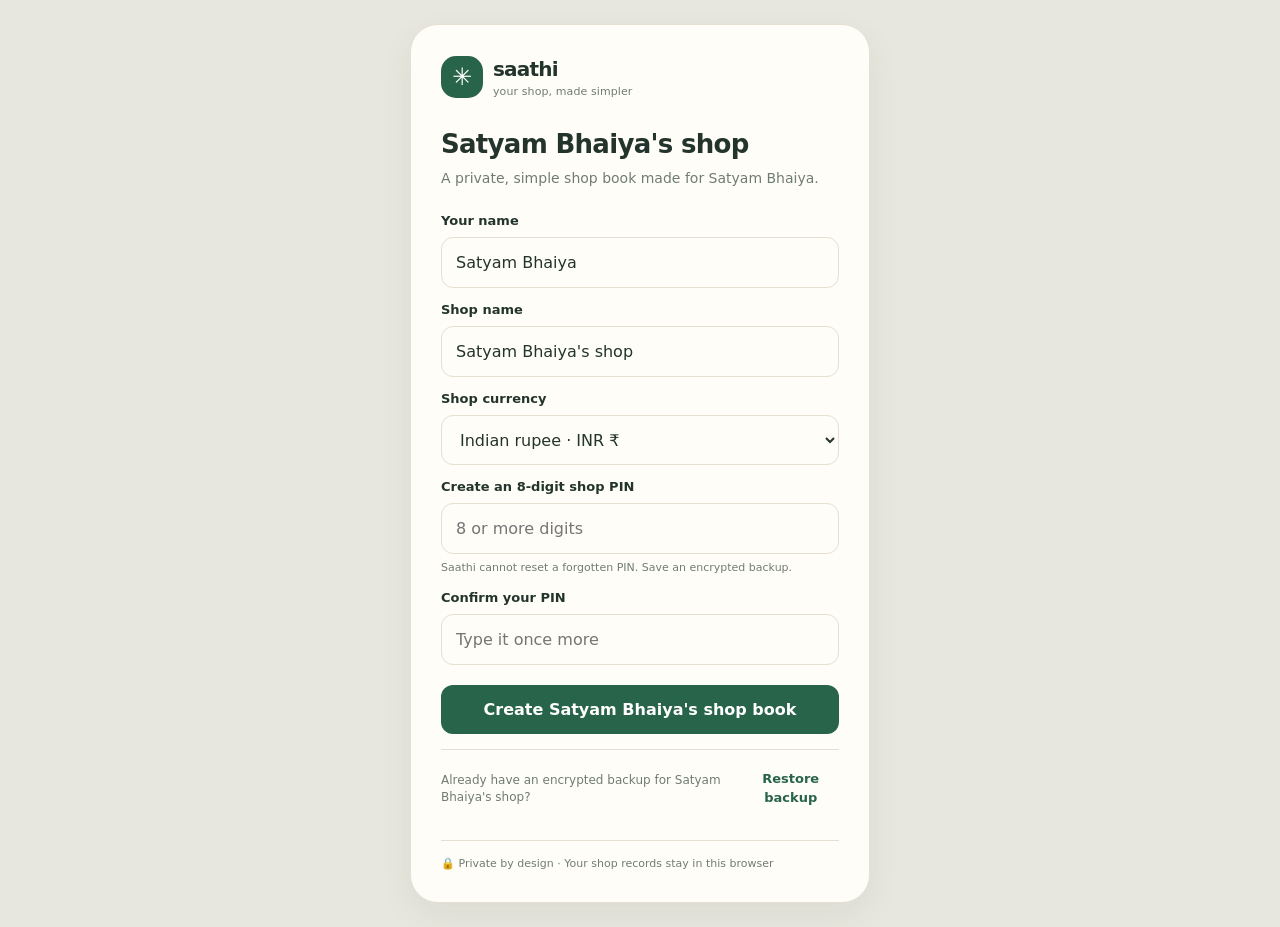
==== satyam/index.html @ 57dd03dc "Publish Saathi mobile shop app and GitHub Pages workflow" ====
<!doctype html>
<html lang="en">
<head>
  <meta charset="utf-8">
  <meta name="viewport" content="width=device-width, initial-scale=1">
  <meta http-equiv="refresh" content="0; url=../?edition=satyam">
  <title>Saathi for Satyam Bhaiya</title>
  <style>body{margin:0;min-height:100vh;display:grid;place-items:center;background:#f6f2e7;color:#23342d;font:16px system-ui,sans-serif}.card{max-width:340px;margin:20px;padding:24px;border:1px solid #e6e0d2;border-radius:20px;background:#fffdf7;text-align:center}a{color:#286449;font-weight:700}</style>
</head>
<body><main class="card"><h1>Saathi for Satyam Bhaiya</h1><p>Opening the personal shop setup…</p><a href="../?edition=satyam">Tap here if you are not redirected</a></main></body>
</html>
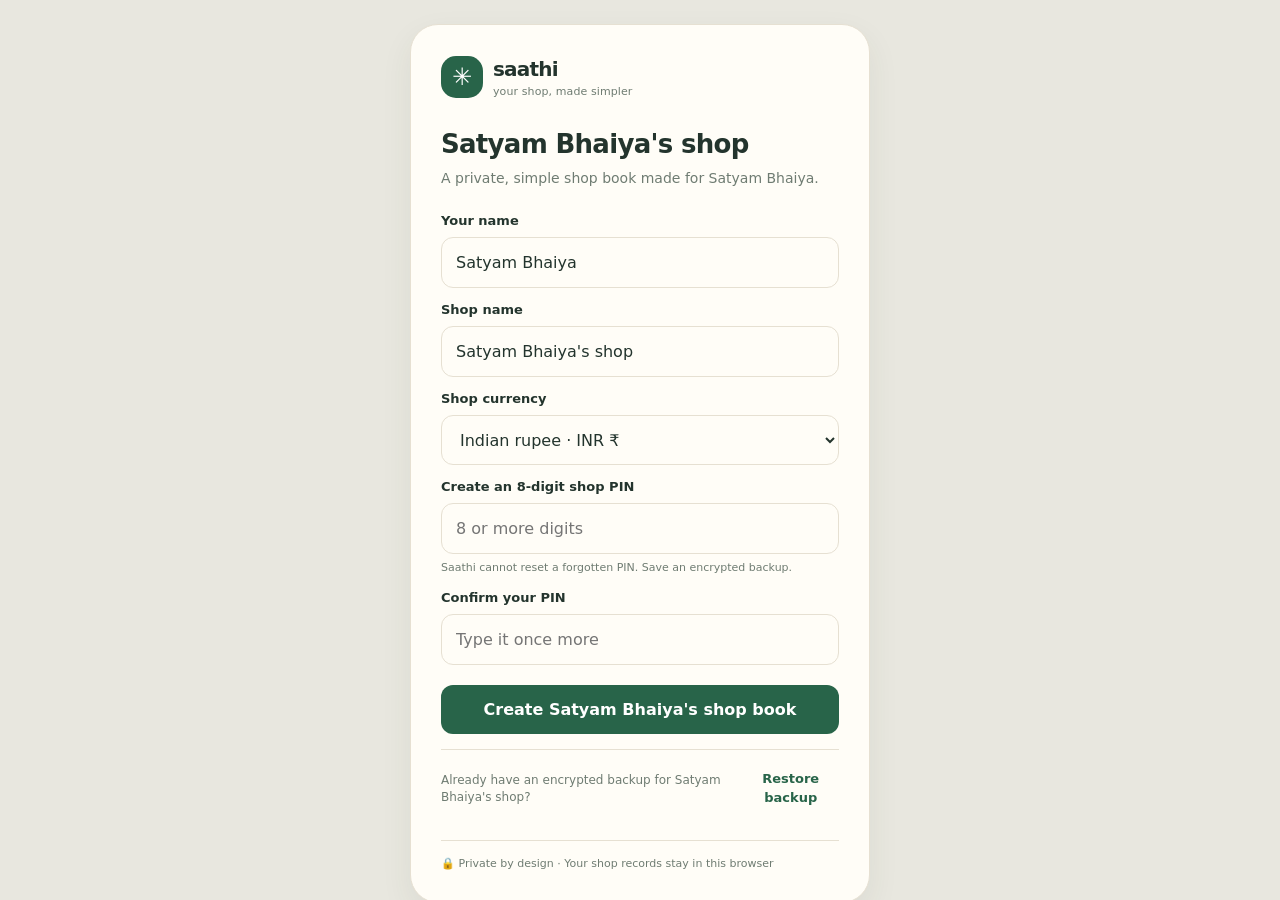
==== commit 3632236d: "Open each shop edition with current app assets" ====
--- a/satyam/index.html
+++ b/satyam/index.html
@@ -3,9 +3,9 @@
 <head>
   <meta charset="utf-8">
   <meta name="viewport" content="width=device-width, initial-scale=1">
-  <meta http-equiv="refresh" content="0; url=../?edition=satyam">
+  <meta http-equiv="refresh" content="0; url=../start-v2.html?edition=satyam">
   <title>Saathi for Satyam Bhaiya</title>
   <style>body{margin:0;min-height:100vh;display:grid;place-items:center;background:#f6f2e7;color:#23342d;font:16px system-ui,sans-serif}.card{max-width:340px;margin:20px;padding:24px;border:1px solid #e6e0d2;border-radius:20px;background:#fffdf7;text-align:center}a{color:#286449;font-weight:700}</style>
 </head>
-<body><main class="card"><h1>Saathi for Satyam Bhaiya</h1><p>Opening the personal shop setup…</p><a href="../?edition=satyam">Tap here if you are not redirected</a></main></body>
+<body><main class="card"><h1>Saathi for Satyam Bhaiya</h1><p>Opening the personal shop setup…</p><a href="../start-v2.html?edition=satyam">Tap here if you are not redirected</a></main></body>
 </html>
